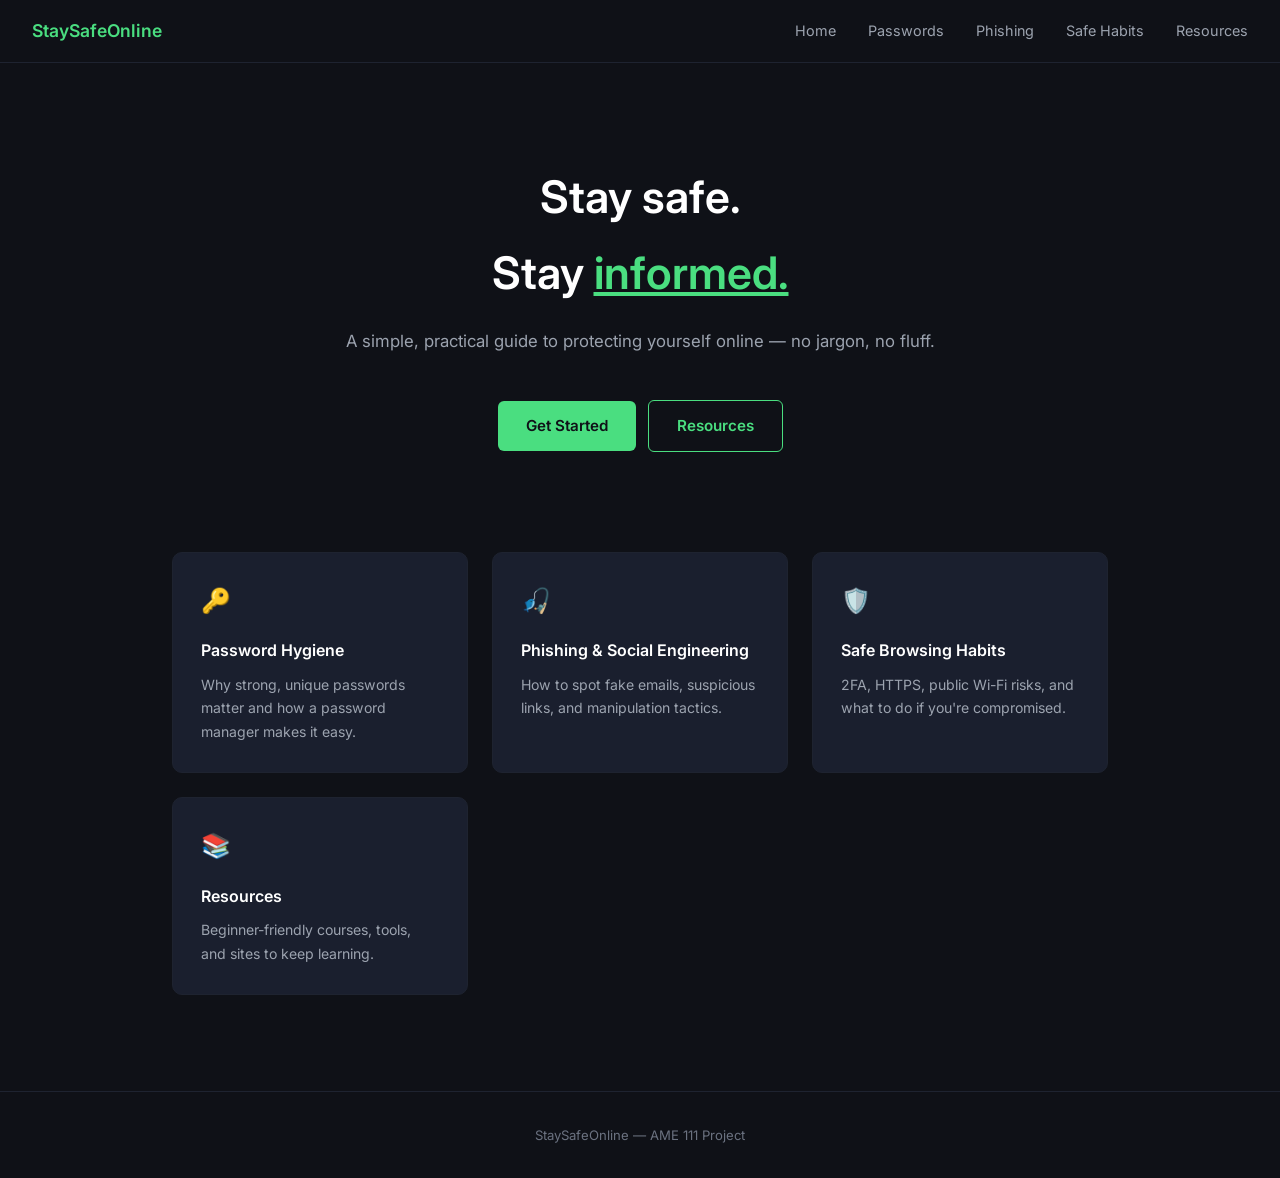
==== index.html @ 6664ee90 "completed website" ====
<!DOCTYPE html>
<html lang="en">
<head>
  <meta charset="UTF-8">
  <meta name="viewport" content="width=device-width, initial-scale=1.0">
  <title>StaySafeOnline</title>
  <link href="https://fonts.googleapis.com/css2?family=Inter:wght@300;400;600&display=swap" rel="stylesheet">
  <style>
    * { box-sizing: border-box; margin: 0; padding: 0; }

    body {
      font-family: 'Inter', sans-serif;
      background: #0f1117;
      color: #e0e0e0;
      line-height: 1.7;
    }

    nav {
      background: #0f1117;
      border-bottom: 1px solid #1e2330;
      padding: 1rem 2rem;
      display: flex;
      align-items: center;
      justify-content: space-between;
      position: sticky;
      top: 0;
      z-index: 10;
    }

    .logo {
      font-size: 1.1rem;
      font-weight: 600;
      color: #4ade80;
      text-decoration: none;
    }

    nav ul {
      list-style: none;
      display: flex;
      gap: 2rem;
    }

    nav a {
      color: #9ca3af;
      text-decoration: none;
      font-size: 0.9rem;
      transition: color 0.2s;
    }

    nav a:hover { color: #4ade80; }

    .hero {
      max-width: 700px;
      margin: 6rem auto;
      padding: 0 2rem;
      text-align: center;
    }

    .hero h1 {
      font-size: 2.8rem;
      font-weight: 600;
      color: #ffffff;
      margin-bottom: 1rem;
    }

    .hero h1 span { color: #4ade80; }

    .hero p {
      color: #9ca3af;
      font-size: 1.05rem;
      margin-bottom: 2.5rem;
    }

    .btn {
      display: inline-block;
      background: #4ade80;
      color: #0f1117;
      font-weight: 600;
      padding: 12px 28px;
      border-radius: 6px;
      text-decoration: none;
      font-size: 0.95rem;
      transition: background 0.2s;
      margin: 0.25rem;
    }

    .btn:hover { background: #22c55e; }

    .btn-outline {
      background: transparent;
      color: #4ade80;
      border: 1px solid #4ade80;
    }

    .btn-outline:hover { background: rgba(74,222,128,0.1); }

    .cards {
      display: grid;
      grid-template-columns: repeat(auto-fit, minmax(260px, 1fr));
      gap: 1.5rem;
      max-width: 1000px;
      margin: 0 auto 6rem;
      padding: 0 2rem;
    }

    .card {
      background: #1a1f2e;
      border: 1px solid #1e2330;
      border-radius: 10px;
      padding: 1.75rem;
      text-decoration: none;
      display: block;
      transition: border-color 0.2s, transform 0.2s;
    }

    .card:hover {
      border-color: #4ade80;
      transform: translateY(-2px);
    }

    .card-icon {
      font-size: 1.5rem;
      margin-bottom: 1rem;
    }

    .card h3 {
      color: #ffffff;
      font-size: 1rem;
      font-weight: 600;
      margin-bottom: 0.5rem;
    }

    .card p {
      color: #9ca3af;
      font-size: 0.88rem;
    }

    footer {
      border-top: 1px solid #1e2330;
      text-align: center;
      padding: 2rem;
      color: #6b7280;
      font-size: 0.82rem;
    }

    footer a { color: #4ade80; text-decoration: none; }
  </style>
</head>
<body>

  <nav>
    <a href="index.html" class="logo">StaySafeOnline</a>
    <ul>
      <li><a href="index.html" class="active">Home</a></li>
      <li><a href="passwords.html">Passwords</a></li>
      <li><a href="phishing.html">Phishing</a></li>
      <li><a href="habits.html">Safe Habits</a></li>
      <li><a href="resources.html">Resources</a></li>
    </ul>
  </nav>

  <div class="hero">
    <h1>Stay safe.<br>Stay <span style="text-decoration: underline;">informed.</span></h1>
    <p>A simple, practical guide to protecting yourself online — no jargon, no fluff.</p>
    <a href="passwords.html" class="btn">Get Started</a>
    <a href="resources.html" class="btn btn-outline">Resources</a>
  </div>

  <div class="cards">
    <a href="passwords.html" class="card">
      <div class="card-icon">🔑</div>
      <h3>Password Hygiene</h3>
      <p>Why strong, unique passwords matter and how a password manager makes it easy.</p>
    </a>
    <a href="phishing.html" class="card">
      <div class="card-icon">🎣</div>
      <h3>Phishing & Social Engineering</h3>
      <p>How to spot fake emails, suspicious links, and manipulation tactics.</p>
    </a>
    <a href="habits.html" class="card">
      <div class="card-icon">🛡️</div>
      <h3>Safe Browsing Habits</h3>
      <p>2FA, HTTPS, public Wi-Fi risks, and what to do if you're compromised.</p>
    </a>
    <a href="resources.html" class="card" style="justify-content: center;">
      <div class="card-icon">📚</div>
      <h3>Resources</h3>
      <p>Beginner-friendly courses, tools, and sites to keep learning.</p>
    </a>
  </div>

  <footer>
    <p>StaySafeOnline — AME 111 Project</p>
  </footer>

</body>
</html>
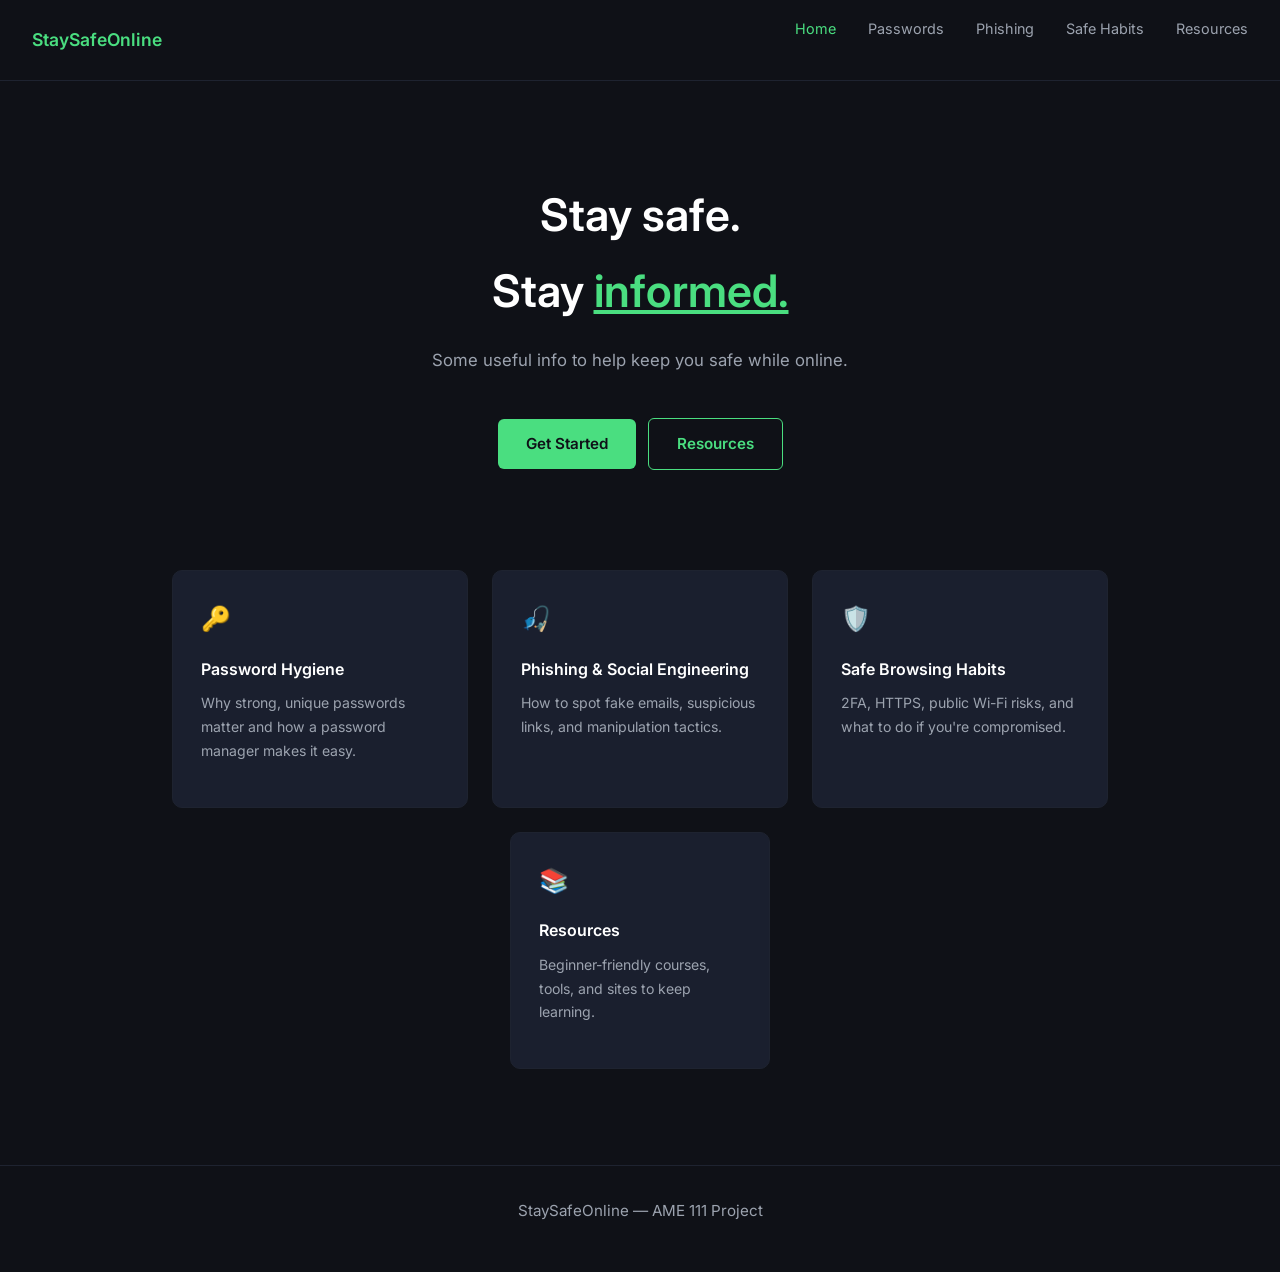
==== commit 4fe8d9df: "Added style.css file for styling accross the whole website" ====
--- a/index.html
+++ b/index.html
@@ -5,146 +5,7 @@
   <meta name="viewport" content="width=device-width, initial-scale=1.0">
   <title>StaySafeOnline</title>
   <link href="https://fonts.googleapis.com/css2?family=Inter:wght@300;400;600&display=swap" rel="stylesheet">
-  <style>
-    * { box-sizing: border-box; margin: 0; padding: 0; }
-
-    body {
-      font-family: 'Inter', sans-serif;
-      background: #0f1117;
-      color: #e0e0e0;
-      line-height: 1.7;
-    }
-
-    nav {
-      background: #0f1117;
-      border-bottom: 1px solid #1e2330;
-      padding: 1rem 2rem;
-      display: flex;
-      align-items: center;
-      justify-content: space-between;
-      position: sticky;
-      top: 0;
-      z-index: 10;
-    }
-
-    .logo {
-      font-size: 1.1rem;
-      font-weight: 600;
-      color: #4ade80;
-      text-decoration: none;
-    }
-
-    nav ul {
-      list-style: none;
-      display: flex;
-      gap: 2rem;
-    }
-
-    nav a {
-      color: #9ca3af;
-      text-decoration: none;
-      font-size: 0.9rem;
-      transition: color 0.2s;
-    }
-
-    nav a:hover { color: #4ade80; }
-
-    .hero {
-      max-width: 700px;
-      margin: 6rem auto;
-      padding: 0 2rem;
-      text-align: center;
-    }
-
-    .hero h1 {
-      font-size: 2.8rem;
-      font-weight: 600;
-      color: #ffffff;
-      margin-bottom: 1rem;
-    }
-
-    .hero h1 span { color: #4ade80; }
-
-    .hero p {
-      color: #9ca3af;
-      font-size: 1.05rem;
-      margin-bottom: 2.5rem;
-    }
-
-    .btn {
-      display: inline-block;
-      background: #4ade80;
-      color: #0f1117;
-      font-weight: 600;
-      padding: 12px 28px;
-      border-radius: 6px;
-      text-decoration: none;
-      font-size: 0.95rem;
-      transition: background 0.2s;
-      margin: 0.25rem;
-    }
-
-    .btn:hover { background: #22c55e; }
-
-    .btn-outline {
-      background: transparent;
-      color: #4ade80;
-      border: 1px solid #4ade80;
-    }
-
-    .btn-outline:hover { background: rgba(74,222,128,0.1); }
-
-    .cards {
-      display: grid;
-      grid-template-columns: repeat(auto-fit, minmax(260px, 1fr));
-      gap: 1.5rem;
-      max-width: 1000px;
-      margin: 0 auto 6rem;
-      padding: 0 2rem;
-    }
-
-    .card {
-      background: #1a1f2e;
-      border: 1px solid #1e2330;
-      border-radius: 10px;
-      padding: 1.75rem;
-      text-decoration: none;
-      display: block;
-      transition: border-color 0.2s, transform 0.2s;
-    }
-
-    .card:hover {
-      border-color: #4ade80;
-      transform: translateY(-2px);
-    }
-
-    .card-icon {
-      font-size: 1.5rem;
-      margin-bottom: 1rem;
-    }
-
-    .card h3 {
-      color: #ffffff;
-      font-size: 1rem;
-      font-weight: 600;
-      margin-bottom: 0.5rem;
-    }
-
-    .card p {
-      color: #9ca3af;
-      font-size: 0.88rem;
-    }
-
-    footer {
-      border-top: 1px solid #1e2330;
-      text-align: center;
-      padding: 2rem;
-      color: #6b7280;
-      font-size: 0.82rem;
-    }
-
-    footer a { color: #4ade80; text-decoration: none; }
-  </style>
+  <link rel="stylesheet" href="style.css">
 </head>
 <body>
 
@@ -161,7 +22,7 @@
 
   <div class="hero">
     <h1>Stay safe.<br>Stay <span style="text-decoration: underline;">informed.</span></h1>
-    <p>A simple, practical guide to protecting yourself online — no jargon, no fluff.</p>
+    <p>Some useful info to help keep you safe while online.</p>
     <a href="passwords.html" class="btn">Get Started</a>
     <a href="resources.html" class="btn btn-outline">Resources</a>
   </div>
--- a/style.css
+++ b/style.css
@@ -0,0 +1,318 @@
+/* =========================================
+   GLOBAL RESET & BASE STYLES
+   ========================================= */
+* {
+  box-sizing: border-box;
+  margin: 0;
+  padding: 0;
+}
+
+body {
+  font-family: 'Inter', sans-serif;
+  background: #0f1117;
+  color: #e0e0e0;
+  line-height: 1.7;
+}
+
+a {
+  color: #4ade80;
+  text-decoration: none;
+}
+
+/* =========================================
+   NAVIGATION
+   ========================================= */
+nav {
+  background: #0f1117;
+  border-bottom: 1px solid #1e2330;
+  padding: 1rem 2rem;
+  display: flex;
+  align-items: center;
+  justify-content: space-between;
+  position: sticky;
+  top: 0;
+  z-index: 10;
+}
+
+.logo {
+  font-size: 1.1rem;
+  font-weight: 600;
+  color: #4ade80;
+}
+
+nav ul {
+  list-style: none;
+  display: flex;
+  gap: 2rem;
+}
+
+nav a {
+  color: #9ca3af;
+  font-size: 0.9rem;
+  transition: color 0.2s;
+}
+
+nav a:hover,
+nav a.active {
+  color: #4ade80;
+}
+
+/* =========================================
+   FOOTER
+   ========================================= */
+footer {
+  border-top: 1px solid #1e2330;
+  text-align: center;
+  padding: 2rem;
+  color: #6b7280;
+  font-size: 0.82rem;
+}
+
+footer a {
+  color: #4ade80;
+}
+
+/* =========================================
+   HOMEPAGE — HERO SECTION
+   ========================================= */
+.hero {
+  max-width: 700px;
+  margin: 6rem auto;
+  padding: 0 2rem;
+  text-align: center;
+}
+
+.hero h1 {
+  font-size: 2.8rem;
+  font-weight: 600;
+  color: #ffffff;
+  margin-bottom: 1rem;
+}
+
+.hero h1 span {
+  color: #4ade80;
+}
+
+.hero p {
+  color: #9ca3af;
+  font-size: 1.05rem;
+  margin-bottom: 2.5rem;
+}
+
+/* =========================================
+   HOMEPAGE — BUTTONS
+   ========================================= */
+.btn {
+  display: inline-block;
+  background: #4ade80;
+  color: #0f1117;
+  font-weight: 600;
+  padding: 12px 28px;
+  border-radius: 6px;
+  text-decoration: none;
+  font-size: 0.95rem;
+  transition: background 0.2s;
+  margin: 0.25rem;
+}
+
+.btn:hover {
+  background: #22c55e;
+}
+
+.btn-outline {
+  background: transparent;
+  color: #4ade80;
+  border: 1px solid #4ade80;
+}
+
+.btn-outline:hover {
+  background: rgba(74, 222, 128, 0.1);
+}
+
+/* =========================================
+   HOMEPAGE — CARDS GRID
+   ========================================= */
+.cards {
+  display: grid;
+  grid-template-columns: repeat(auto-fit, minmax(260px, 1fr));
+  gap: 1.5rem;
+  max-width: 1000px;
+  margin: 0 auto 6rem;
+  padding: 0 2rem;
+}
+
+/* Center the 4th card */
+.cards a:last-child {
+  grid-column: 1 / -1;
+  max-width: 260px;
+  justify-self: center;
+}
+
+.card {
+  background: #1a1f2e;
+  border: 1px solid #1e2330;
+  border-radius: 10px;
+  padding: 1.75rem;
+  text-decoration: none;
+  display: block;
+  transition: border-color 0.2s, transform 0.2s;
+}
+
+.card:hover {
+  border-color: #4ade80;
+  transform: translateY(-2px);
+}
+
+.card-icon {
+  font-size: 1.5rem;
+  margin-bottom: 1rem;
+}
+
+.card h3 {
+  color: #ffffff;
+  font-size: 1rem;
+  font-weight: 600;
+  margin-bottom: 0.5rem;
+}
+
+.card p {
+  color: #9ca3af;
+  font-size: 0.88rem;
+}
+
+/* =========================================
+   INNER PAGES — PAGE LAYOUT
+   ========================================= */
+.page {
+  max-width: 740px;
+  margin: 0 auto;
+  padding: 4rem 2rem;
+}
+
+.page-label {
+  font-size: 0.8rem;
+  color: #4ade80;
+  letter-spacing: 0.1em;
+  margin-bottom: 0.75rem;
+}
+
+h1 {
+  font-size: 2.2rem;
+  font-weight: 600;
+  color: #fff;
+  margin-bottom: 1rem;
+}
+
+.intro {
+  color: #9ca3af;
+  font-size: 1rem;
+  margin-bottom: 3rem;
+  max-width: 600px;
+}
+
+h2 {
+  font-size: 1.2rem;
+  font-weight: 600;
+  color: #fff;
+  margin: 2.5rem 0 0.75rem;
+}
+
+p {
+  color: #9ca3af;
+  font-size: 0.95rem;
+  margin-bottom: 1rem;
+}
+
+ul {
+  color: #9ca3af;
+  font-size: 0.95rem;
+  padding-left: 1.5rem;
+  margin-bottom: 1rem;
+}
+
+ul li {
+  margin-bottom: 0.4rem;
+}
+
+/* =========================================
+   INNER PAGES — TIP & WARNING BOXES
+   ========================================= */
+.tip-box {
+  background: #1a1f2e;
+  border-left: 3px solid #4ade80;
+  border-radius: 0 8px 8px 0;
+  padding: 1.25rem 1.5rem;
+  margin: 1.5rem 0;
+}
+
+.warn-box {
+  background: #1f1a1a;
+  border-left: 3px solid #f87171;
+  border-radius: 0 8px 8px 0;
+  padding: 1.25rem 1.5rem;
+  margin: 1.5rem 0;
+}
+
+.warn-box p {
+  color: #fca5a5;
+}
+
+/* =========================================
+   INNER PAGES — IMAGES
+   ========================================= */
+.img-wrap {
+  margin: 2rem 0;
+}
+
+.img-wrap img {
+  width: 100%;
+  border-radius: 8px;
+  border: 1px solid #1e2330;
+}
+
+.img-caption {
+  font-size: 0.78rem;
+  color: #6b7280;
+  margin-top: 0.5rem;
+}
+
+/* =========================================
+   PHISHING PAGE — RED FLAGS GRID
+   ========================================= */
+.red-flags {
+  display: grid;
+  grid-template-columns: repeat(auto-fit, minmax(200px, 1fr));
+  gap: 1rem;
+  margin: 1.5rem 0;
+}
+
+.flag {
+  background: #1a1f2e;
+  border: 1px solid #1e2330;
+  border-radius: 8px;
+  padding: 1rem;
+  font-size: 0.88rem;
+  color: #9ca3af;
+}
+
+.flag strong {
+  color: #f87171;
+  display: block;
+  margin-bottom: 0.25rem;
+}
+
+/* =========================================
+   INNER PAGES — NAV LINKS
+   ========================================= */
+.nav-links {
+  display: flex;
+  justify-content: space-between;
+  margin-top: 4rem;
+  padding-top: 2rem;
+  border-top: 1px solid #1e2330;
+}
+
+.nav-links a {
+  color: #4ade80;
+  font-size: 0.9rem;
+}
